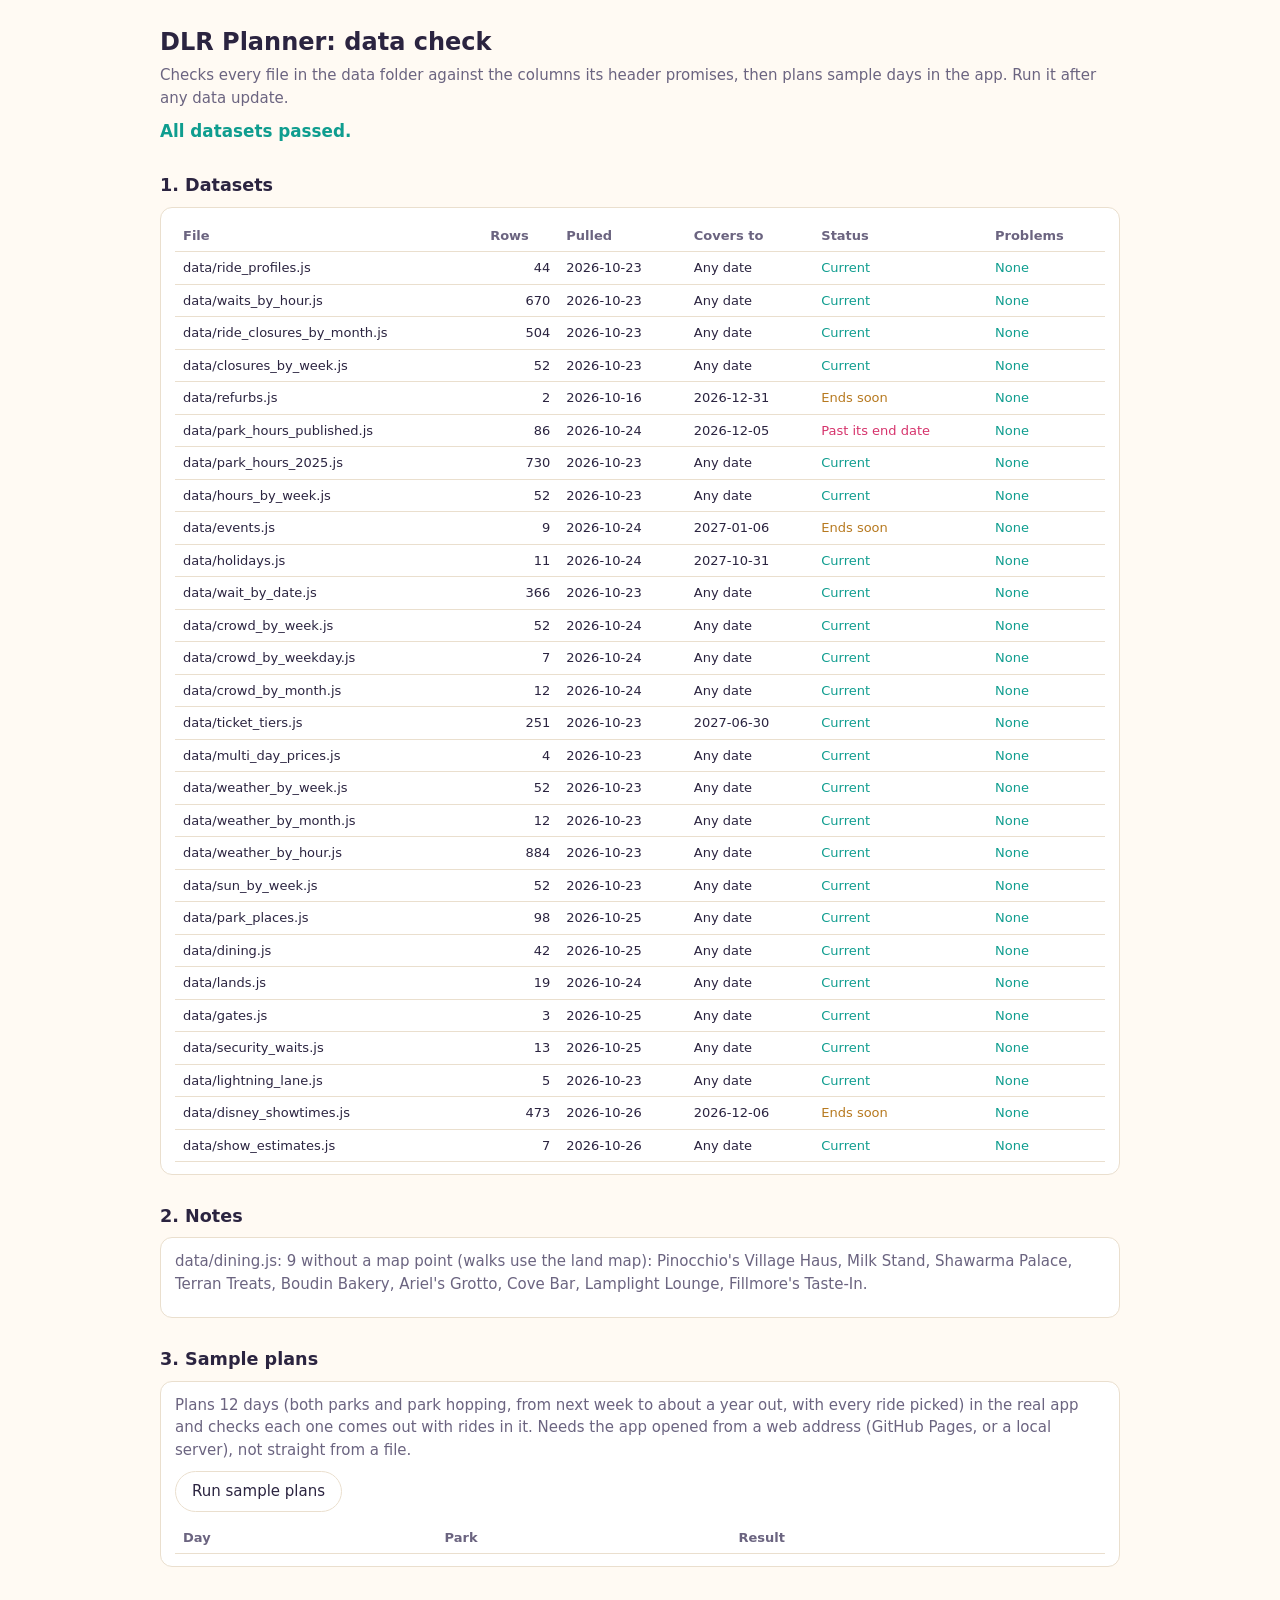
==== check.html @ 0826117d "Updating project files" ====
<!doctype html>
<html lang="en">
<head>
<meta charset="utf-8">
<meta name="viewport" content="width=device-width, initial-scale=1">
<title>Data check</title>
<!-- DLR Planner: checks every bundled dataset, then plans sample days in the real app. Open it after
     any data update (see UPDATING.md). It changes nothing; your saved settings are put back afterwards. -->
<style>
  :root { --bg: #fffaf3; --fg: #2b2440; --muted: #6b6480; --line: #eadfce; --ok: #0f9d8f; --warn: #b7791f; --bad: #d6336c; --panel: #fff; }
  @media (prefers-color-scheme: dark) { :root { --bg: #17141f; --fg: #ece8f5; --muted: #a9a3bb; --line: #3a3348; --ok: #3ddbc9; --warn: #fbbf24; --bad: #ff7eb6; --panel: #211c2c; } }
  body { margin: 0; background: var(--bg); color: var(--fg); font: 15px/1.5 system-ui, -apple-system, "Segoe UI", sans-serif; }
  main { max-width: 960px; margin: 0 auto; padding: 24px 16px 48px; }
  h1 { font-size: 1.5rem; margin: 0 0 4px; } h2 { font-size: 1.1rem; margin: 28px 0 8px; }
  p { margin: 0 0 10px; } .muted { color: var(--muted); }
  .box { background: var(--panel); border: 1px solid var(--line); border-radius: 12px; padding: 12px 14px; overflow-x: auto; }
  table { width: 100%; border-collapse: collapse; font-size: 13px; }
  th, td { text-align: left; padding: 6px 8px; border-bottom: 1px solid var(--line); vertical-align: top; }
  th { color: var(--muted); font-weight: 600; }
  td.n { text-align: right; font-variant-numeric: tabular-nums; }
  .ok { color: var(--ok); } .warn { color: var(--warn); } .bad { color: var(--bad); } .info { color: var(--muted); }
  .big { font-size: 1.05rem; font-weight: 600; }
  button { font: inherit; padding: 8px 16px; border-radius: 999px; border: 1px solid var(--line); background: var(--panel); color: var(--fg); cursor: pointer; }
  iframe { width: 1px; height: 1px; border: 0; position: absolute; left: -9999px; }
</style>
</head>
<body>
<main>
  <h1>DLR Planner: data check</h1>
  <p class="muted">Checks every file in the data folder against the columns its header promises, then plans sample days in the app. Run it after any data update.</p>
  <p id="sum" class="big"></p>

  <h2>1. Datasets</h2>
  <div class="box"><table id="ds"><thead><tr><th>File</th><th class="n">Rows</th><th>Pulled</th><th>Covers to</th><th>Status</th><th>Problems</th></tr></thead><tbody></tbody></table></div>

  <h2>2. Notes</h2>
  <div class="box" id="notes"></div>

  <h2>3. Sample plans</h2>
  <div class="box">
    <p class="muted">Plans 12 days (both parks and park hopping, from next week to about a year out, with every ride picked) in the real app and checks each one comes out with rides in it. Needs the app opened from a web address (GitHub Pages, or a local server), not straight from a file.</p>
    <p><button type="button" id="run">Run sample plans</button></p>
    <table id="plans"><thead><tr><th>Day</th><th>Park</th><th>Result</th></tr></thead><tbody></tbody></table>
  </div>
</main>
<script src="vendor/d3.min.js"></script>
<script src="data/manifest.js"></script>
<script>window.PDP_NO_FORECAST = true;</script>
<script src="shim.js"></script>
<script>
(function () {
  const $ = (s) => document.querySelector(s);
  const el = (tag, cls, txt) => { const e = document.createElement(tag); if (cls) e.className = cls; if (txt != null) e.textContent = txt; return e; };
  const pad = (n) => String(n).padStart(2, '0');
  const iso = (d) => `${d.getFullYear()}-${pad(d.getMonth() + 1)}-${pad(d.getDate())}`;
  const today = iso(new Date());
  const issues = window.PDP_DATA_ISSUES || [];
  const LBL = { current: ['ok', 'Current'], soon: ['warn', 'Ends soon'], ended: ['bad', 'Past its end date'], review: ['warn', 'Due for a refresh'] };
  let errors = 0, warns = 0;
  dash.datasets().forEach(id => {
    const m = dash.meta(id) || {}, d = dash.data(id), mine = issues.filter(x => x.id === id && x.level !== 'info');
    const tr = el('tr'); const st = LBL[dash.dataStatus(id, today)];
    tr.append(el('td', '', 'data/' + id + '.js'), el('td', 'n', d.status === 'ok' ? String(d.data.length) : '-'), el('td', '', m.pulled || ''), el('td', '', m.until || 'Any date'), el('td', st[0], st[1]));
    const p = el('td'); if (!mine.length) p.append(el('span', 'ok', 'None'));
    mine.forEach(x => { if (x.level === 'error') errors++; else warns++; p.append(el('div', x.level === 'error' ? 'bad' : 'warn', x.msg)); });
    tr.append(p); $('#ds tbody').append(tr);
  });
  const info = issues.filter(x => x.level === 'info');
  if (!info.length) $('#notes').append(el('p', 'muted', 'Nothing to note.'));
  info.forEach(x => $('#notes').append(el('p', 'info', `data/${x.id}.js: ${x.msg}.`)));
  const sum = () => $('#sum').replaceChildren(el('span', errors ? 'bad' : warns ? 'warn' : 'ok',
    errors ? `${errors} problem${errors > 1 ? 's' : ''} to fix (see the table).` : warns ? `Loads, with ${warns} warning${warns > 1 ? 's' : ''} (see the table).` : 'All datasets passed.'));
  sum();

  // ---- sample plans: drive the real app in a hidden frame, then put the viewer's saved settings back
  $('#run').addEventListener('click', () => {
    if (!location.protocol.startsWith('http')) { $('#plans tbody').replaceChildren(el('tr')); $('#plans tbody tr').append(el('td', 'warn', 'Open this page from a web address to run the sample plans.')); return; }
    $('#run').disabled = true; $('#plans tbody').textContent = '';
    let saved = null; try { saved = localStorage.getItem('pdp-state'); } catch (e) { /* private window */ }
    const f = el('iframe'); f.src = 'index.html'; document.body.append(f);
    const wait = (ms) => new Promise(r => setTimeout(r, ms));
    f.addEventListener('load', async () => {
      const w = f.contentWindow, doc = f.contentDocument, errs = [];
      w.addEventListener('error', (e) => errs.push(e.message));
      await wait(1500);
      doc.getElementById('tab-plan').click(); await wait(300);
      const days = [7, 45, 120, 300].map(n => { const d = new Date(); d.setDate(d.getDate() + n); return iso(d); });
      let bad = 0;
      for (const park of ['Disneyland', 'California Adventure', 'Hopper']) {
        const pb = doc.querySelector(`#dp-park button[data-v="${park}"]`); if (pb) pb.click(); await wait(300);
        const all = [...doc.querySelectorAll('#dp-rides button.qt-link')].find(b => b.textContent === 'Everything'); if (all) all.click(); await wait(200);
        for (const day of days) {
          const inp = doc.getElementById('dp-date'); inp.value = day; inp.dispatchEvent(new Event('change', { bubbles: true })); await wait(700);
          const text = doc.getElementById('panel-plan').innerText, m = text.match(/(\d+) of (\d+) rides/), n0 = errs.length;
          const ok = m && +m[1] > 0 && !errs.length;
          if (!ok) bad++;
          const tr = el('tr'); tr.append(el('td', '', day), el('td', '', park), el('td', ok ? 'ok' : 'bad', ok ? `${m[1]} of ${m[2]} rides planned` : (errs[n0 - 1] || errs[0] || 'No plan came out')));
          $('#plans tbody').append(tr);
        }
      }
      f.remove(); await wait(600);
      try { if (saved == null) localStorage.removeItem('pdp-state'); else localStorage.setItem('pdp-state', saved); } catch (e) { /* ignore */ }
      $('#run').disabled = false;
      if (bad) { errors += bad; sum(); }
      const tr = el('tr'); tr.append(el('td', bad ? 'bad big' : 'ok big', bad ? `${bad} of 12 plans failed` : 'All 12 plans worked')); tr.firstChild.colSpan = 3; $('#plans tbody').append(tr);
    }, { once: true });
  });
})();
</script>
</body>
</html>
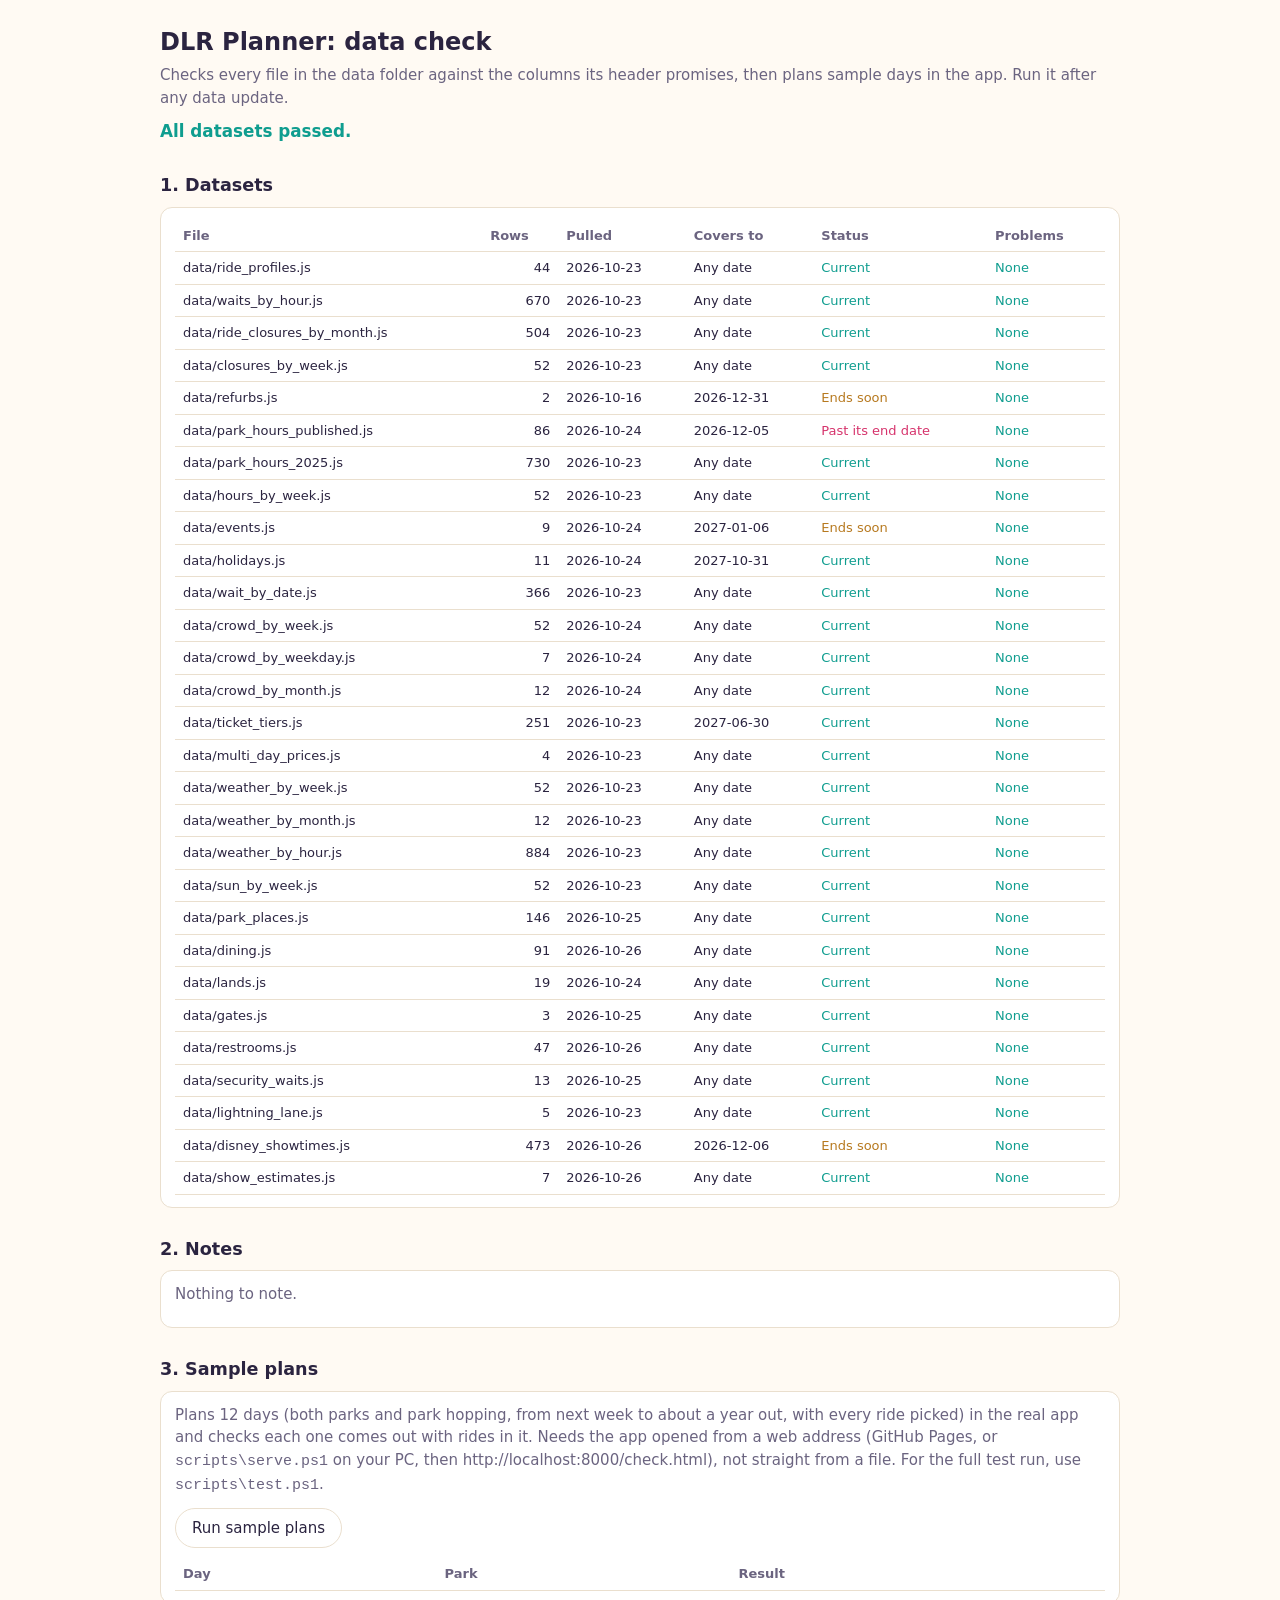
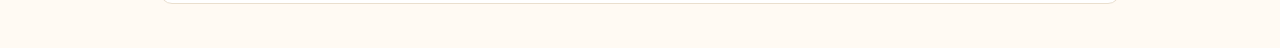
==== commit 6242b79d: "cleaning up project" ====
--- a/check.html
+++ b/check.html
@@ -38,7 +38,7 @@
 
   <h2>3. Sample plans</h2>
   <div class="box">
-    <p class="muted">Plans 12 days (both parks and park hopping, from next week to about a year out, with every ride picked) in the real app and checks each one comes out with rides in it. Needs the app opened from a web address (GitHub Pages, or a local server), not straight from a file.</p>
+    <p class="muted">Plans 12 days (both parks and park hopping, from next week to about a year out, with every ride picked) in the real app and checks each one comes out with rides in it. Needs the app opened from a web address (GitHub Pages, or <code>scripts\serve.ps1</code> on your PC, then http://localhost:8000/check.html), not straight from a file. For the full test run, use <code>scripts\test.ps1</code>.</p>
     <p><button type="button" id="run">Run sample plans</button></p>
     <table id="plans"><thead><tr><th>Day</th><th>Park</th><th>Result</th></tr></thead><tbody></tbody></table>
   </div>
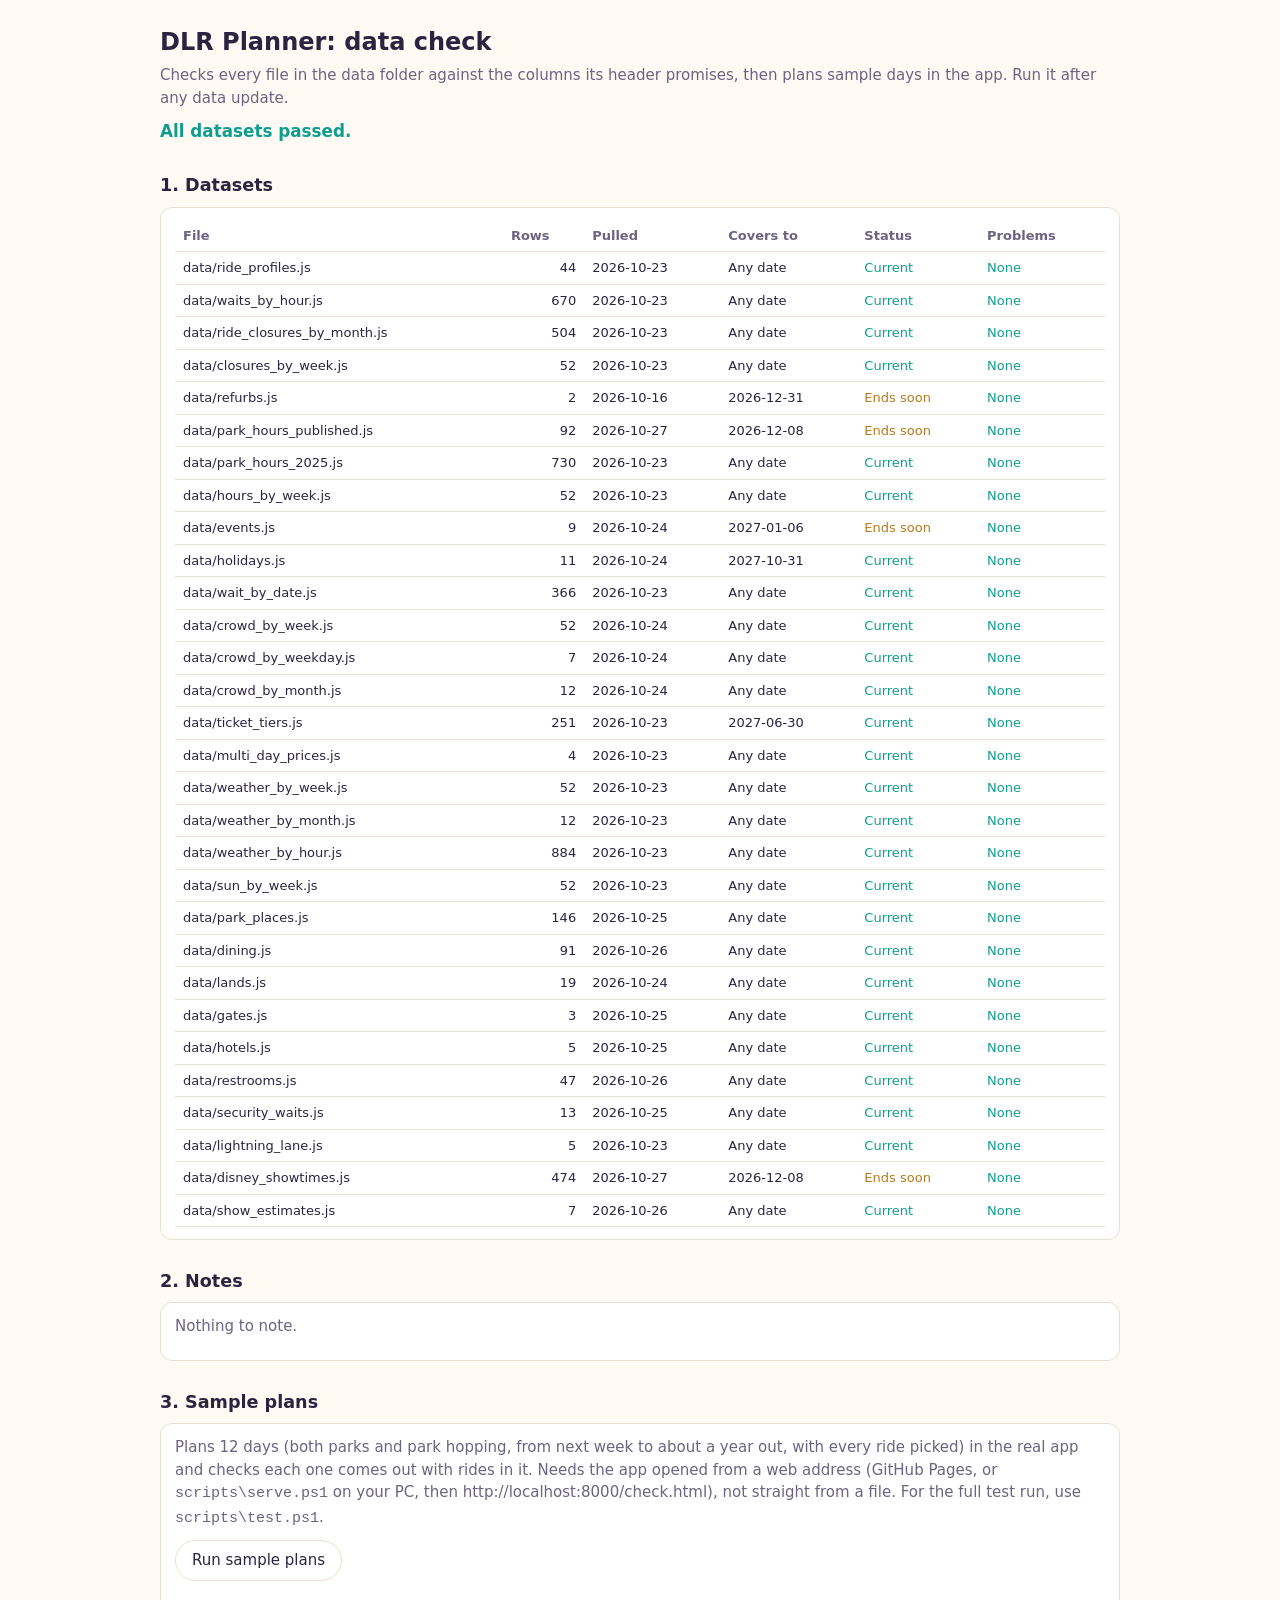
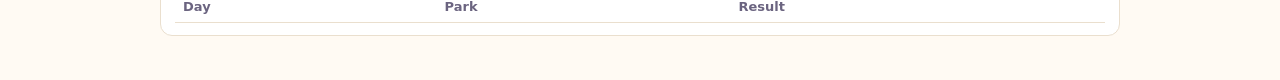
==== commit 82fd4cc0: "UI responsiveness" ====
--- a/check.html
+++ b/check.html
@@ -77,7 +77,7 @@
     if (!location.protocol.startsWith('http')) { $('#plans tbody').replaceChildren(el('tr')); $('#plans tbody tr').append(el('td', 'warn', 'Open this page from a web address to run the sample plans.')); return; }
     $('#run').disabled = true; $('#plans tbody').textContent = '';
     let saved = null; try { saved = localStorage.getItem('pdp-state'); } catch (e) { /* private window */ }
-    const f = el('iframe'); f.src = 'index.html'; document.body.append(f);
+    const f = el('iframe'); f.src = 'index.html?nobusy'; document.body.append(f);
     const wait = (ms) => new Promise(r => setTimeout(r, ms));
     f.addEventListener('load', async () => {
       const w = f.contentWindow, doc = f.contentDocument, errs = [];
